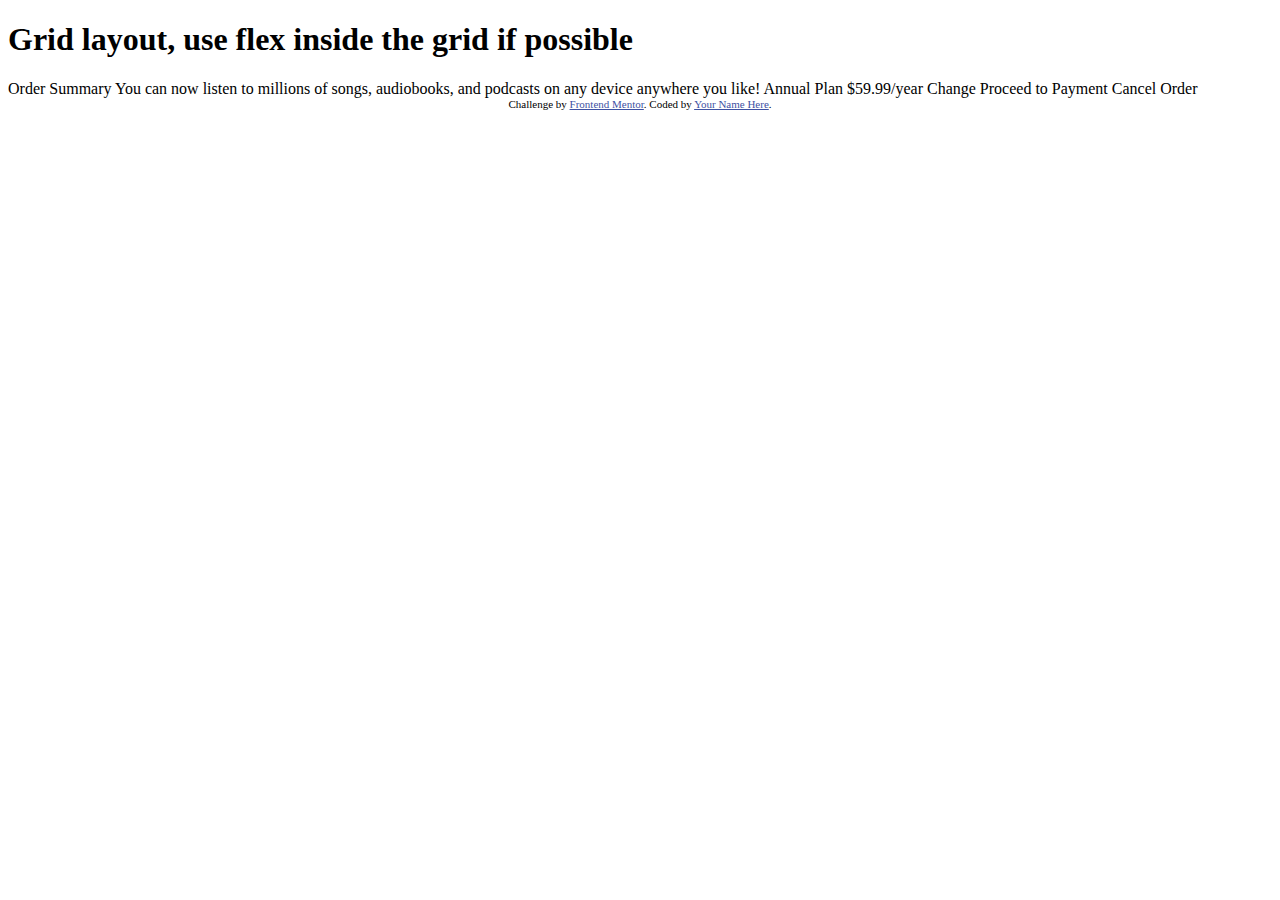
==== order-summary-component-main/index.html @ 68246baf "insructions and initial commit" ====
<!DOCTYPE html>
<html lang="en">
<head>
  <meta charset="UTF-8">
  <meta name="viewport" content="width=device-width, initial-scale=1.0"> <!-- displays site properly based on user's device -->

  <link rel="icon" type="image/png" sizes="32x32" href="./images/favicon-32x32.png">
  
  <title>Frontend Mentor | Order summary card</title>

  <!-- Feel free to remove these styles or customise in your own stylesheet 👍 -->
  <style>
    .attribution { font-size: 11px; text-align: center; }
    .attribution a { color: hsl(228, 45%, 44%); }
  </style>
</head>
<body>

  <h1>Grid layout, use flex inside the grid if possible</h1>

  Order Summary

  You can now listen to millions of songs, audiobooks, and podcasts on any 
  device anywhere you like!

  Annual Plan
  $59.99/year

  Change

  Proceed to Payment
  Cancel Order
  
  <div class="attribution">
    Challenge by <a href="https://www.frontendmentor.io?ref=challenge" target="_blank">Frontend Mentor</a>. 
    Coded by <a href="#">Your Name Here</a>.
  </div>
</body>
</html>
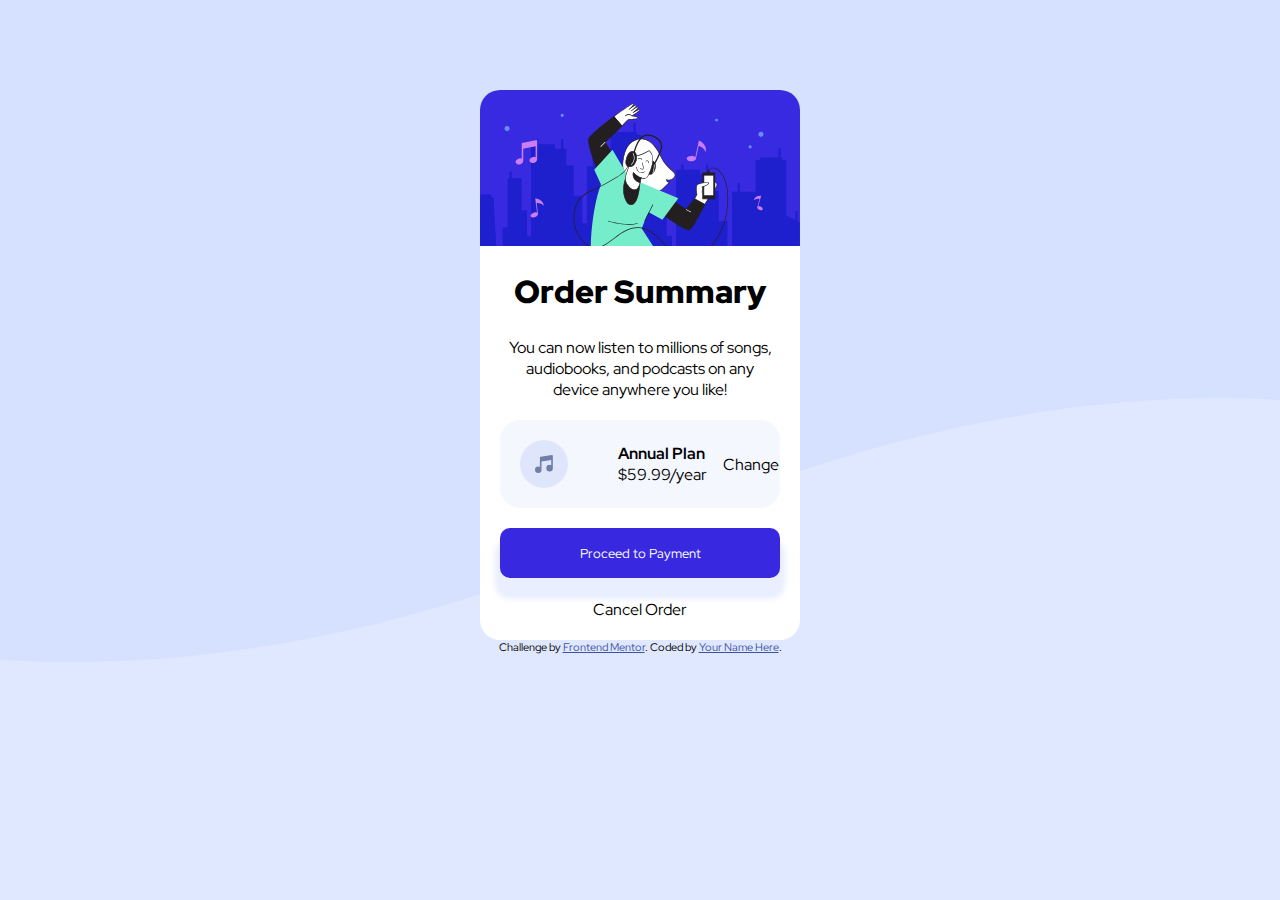
==== commit 4686494a: "initial commit" ====
--- a/order-summary-component-main/index.html
+++ b/order-summary-component-main/index.html
@@ -1,39 +1,63 @@
 <!DOCTYPE html>
 <html lang="en">
-<head>
-  <meta charset="UTF-8">
-  <meta name="viewport" content="width=device-width, initial-scale=1.0"> <!-- displays site properly based on user's device -->
+  <head>
+    <meta charset="UTF-8" />
+    <meta name="viewport" content="width=device-width, initial-scale=1.0" />
+    <!-- displays site properly based on user's device -->
 
-  <link rel="icon" type="image/png" sizes="32x32" href="./images/favicon-32x32.png">
-  
-  <title>Frontend Mentor | Order summary card</title>
-
-  <!-- Feel free to remove these styles or customise in your own stylesheet 👍 -->
-  <style>
-    .attribution { font-size: 11px; text-align: center; }
-    .attribution a { color: hsl(228, 45%, 44%); }
-  </style>
-</head>
-<body>
-
-  <h1>Grid layout, use flex inside the grid if possible</h1>
-
-  Order Summary
-
-  You can now listen to millions of songs, audiobooks, and podcasts on any 
-  device anywhere you like!
-
-  Annual Plan
-  $59.99/year
-
-  Change
-
-  Proceed to Payment
-  Cancel Order
-  
-  <div class="attribution">
-    Challenge by <a href="https://www.frontendmentor.io?ref=challenge" target="_blank">Frontend Mentor</a>. 
-    Coded by <a href="#">Your Name Here</a>.
-  </div>
-</body>
-</html>+    <link
+      rel="icon"
+      type="image/png"
+      sizes="32x32"
+      href="./images/favicon-32x32.png"
+    />
+    <title>Frontend Mentor | Order summary card</title>
+    <link rel="stylesheet" href="./css/style.css" />
+    <!-- Feel free to remove these styles or customise in your own stylesheet 👍 -->
+    <style>
+      .attribution {
+        font-size: 11px;
+        text-align: center;
+      }
+      .attribution a {
+        color: hsl(228, 45%, 44%);
+      }
+    </style>
+  </head>
+  <body>
+    <main>
+      <section class="grid">
+        <div class="hero">
+          <img src="./images/illustration-hero.svg" alt="" />
+        </div>
+        <div class="test">
+          <h1>Order Summary</h1>
+          <p>
+            You can now listen to millions of songs, audiobooks, and podcasts on
+            any device anywhere you like!
+          </p>
+        </div>
+        <div class="contain">
+          <div class="pricing">
+            <img src="./images/icon-music.svg" alt="" />
+            <div class="sub">
+              <strong>Annual Plan</strong>
+              <p>$59.99/year</p>
+            </div>
+            <p>Change</p>
+          </div>
+        </div>
+        <section class="action">
+          <button><a href="#">Proceed to Payment</a></button>
+          <p>Cancel Order</p>
+        </section>
+      </section>
+      <div class="attribution">
+        Challenge by
+        <a href="https://www.frontendmentor.io?ref=challenge" target="_blank"
+          >Frontend Mentor</a
+        >. Coded by <a href="#">Your Name Here</a>.
+      </div>
+    </main>
+  </body>
+</html>
--- a/order-summary-component-main/css/style.css
+++ b/order-summary-component-main/css/style.css
@@ -0,0 +1,89 @@
+@import url("https://fonts.googleapis.com/css2?family=Red+Hat+Display:wght@500;700;900&display=swap");
+* {
+  margin: 0;
+  padding: 0;
+  box-sizing: border-box;
+  font-family: "Red Hat Display", sans-serif;
+}
+:root {
+  --primary-color1: hsl(225, 100%, 94%);
+  --primary-color2: hsl(245, 75%, 52%);
+  --neutral-color1: hsl(225, 100%, 98%);
+  --neutral-color2: hsl(224, 23%, 55%);
+  --neutral-color3: hsl(223, 47%, 23%);
+}
+body {
+  background: url(../images/pattern-background-mobile.svg);
+  background-repeat: no-repeat;
+  background-size: contain;
+  background-color: var(--primary-color1);
+  min-height: 100vh;
+  position: relative;
+}
+main {
+  position: absolute;
+  top: 10%;
+  left: 50%;
+  transform: translateX(-50%);
+}
+section {
+  width: fit-content;
+  margin: auto;
+}
+section.grid {
+  background-color: white;
+  display: grid;
+  grid-template-rows: minmax(0, 1fr);
+  grid-auto-columns: 320px;
+  justify-content: center;
+  align-items: center;
+  border-radius: 20px;
+  overflow: hidden;
+}
+img {
+  max-width: 100%;
+  display: block;
+}
+.test h1 {
+  text-align: center;
+  padding: 1.5rem;
+  font-weight: 900;
+}
+.test p {
+  text-align: center;
+  padding: 0 1.5625rem;
+  font-size: 1rem;
+}
+.contain {
+  margin: 20px;
+  border-radius: 20px;
+}
+.pricing {
+  display: flex;
+  justify-content: space-around;
+  align-items: center;
+  background-color: var(--neutral-color1);
+  padding: 20px;
+  border-radius: 20px;
+}
+.contain .sub{
+   margin: 0 16px 0 50px;
+}
+button{
+   background-color: var(--primary-color2);
+   width: 280px;
+   height: 50px;
+   margin: auto;
+   border-radius: 10px;
+   border: 0;
+   box-shadow: 0 16px 5px 5px rgba(224, 232, 255, 0.7);
+   margin-bottom: 1rem;
+}
+button a{
+   color: white;
+   text-decoration: none;
+}
+.action p{
+   text-align: center;
+   margin: 5px 0 20px;
+}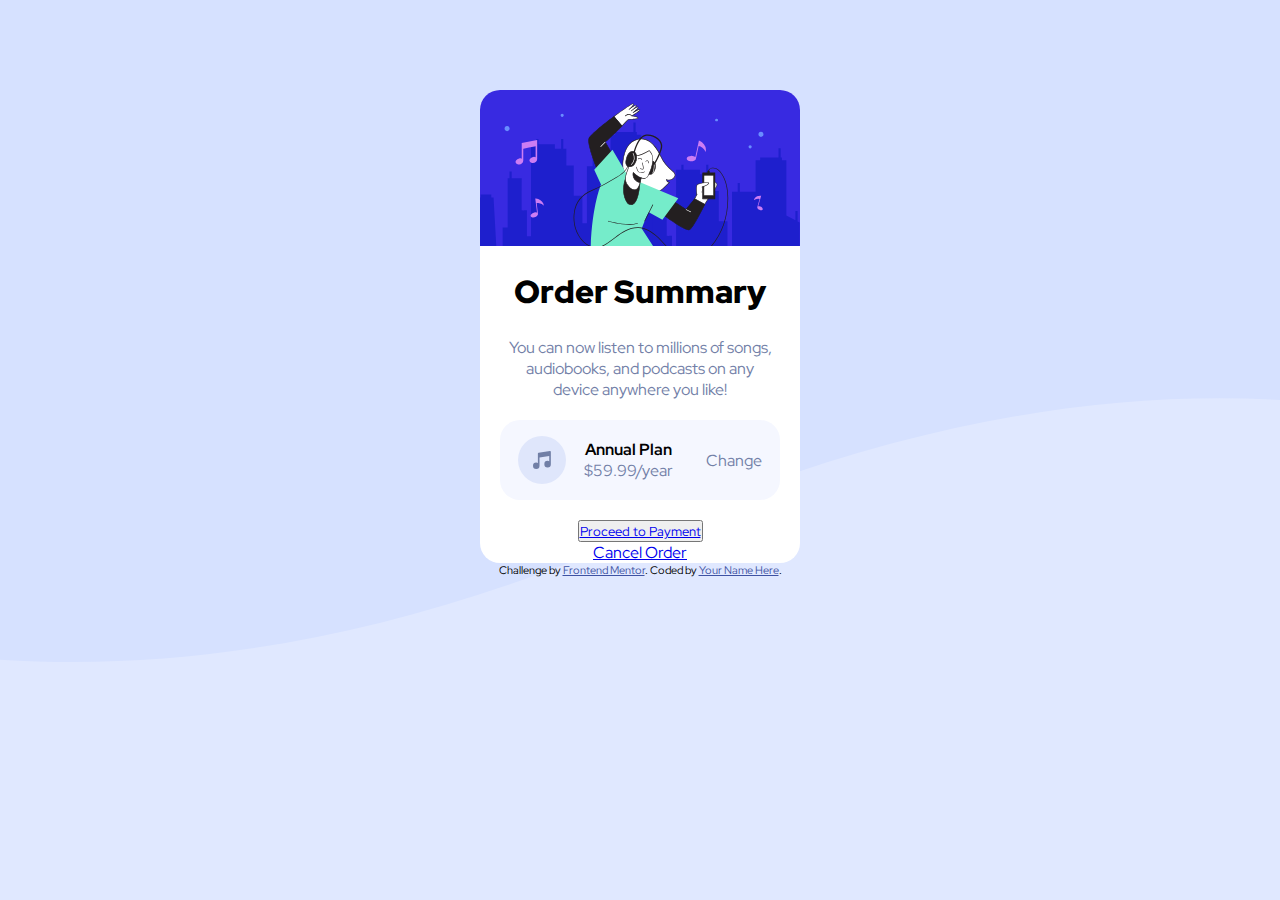
==== commit 9daf7fce: "initial conmit" ====
--- a/order-summary-component-main/index.html
+++ b/order-summary-component-main/index.html
@@ -47,10 +47,10 @@
             <p>Change</p>
           </div>
         </div>
-        <section class="action">
-          <button><a href="#">Proceed to Payment</a></button>
-          <p>Cancel Order</p>
-        </section>
+        <div class="action">
+        <button><a href="#">Proceed to Payment</a></button>
+          <p><a href="#" class="x-btn">Cancel Order</a></p>
+        </div>
       </section>
       <div class="attribution">
         Challenge by
--- a/order-summary-component-main/css/style.css
+++ b/order-summary-component-main/css/style.css
@@ -26,9 +26,11 @@
   left: 50%;
   transform: translateX(-50%);
 }
-section {
-  width: fit-content;
-  margin: auto;
+section{
+  text-align: center;
+}
+section p{
+  color: var(--neutral-color2);
 }
 section.grid {
   background-color: white;
@@ -60,30 +62,13 @@
 }
 .pricing {
   display: flex;
-  justify-content: space-around;
+  justify-content: space-evenly;
   align-items: center;
   background-color: var(--neutral-color1);
-  padding: 20px;
+  height: 80px;
   border-radius: 20px;
 }
-.contain .sub{
-   margin: 0 16px 0 50px;
+.sub {
+  padding-right: 16px;
 }
-button{
-   background-color: var(--primary-color2);
-   width: 280px;
-   height: 50px;
-   margin: auto;
-   border-radius: 10px;
-   border: 0;
-   box-shadow: 0 16px 5px 5px rgba(224, 232, 255, 0.7);
-   margin-bottom: 1rem;
-}
-button a{
-   color: white;
-   text-decoration: none;
-}
-.action p{
-   text-align: center;
-   margin: 5px 0 20px;
-}+button{}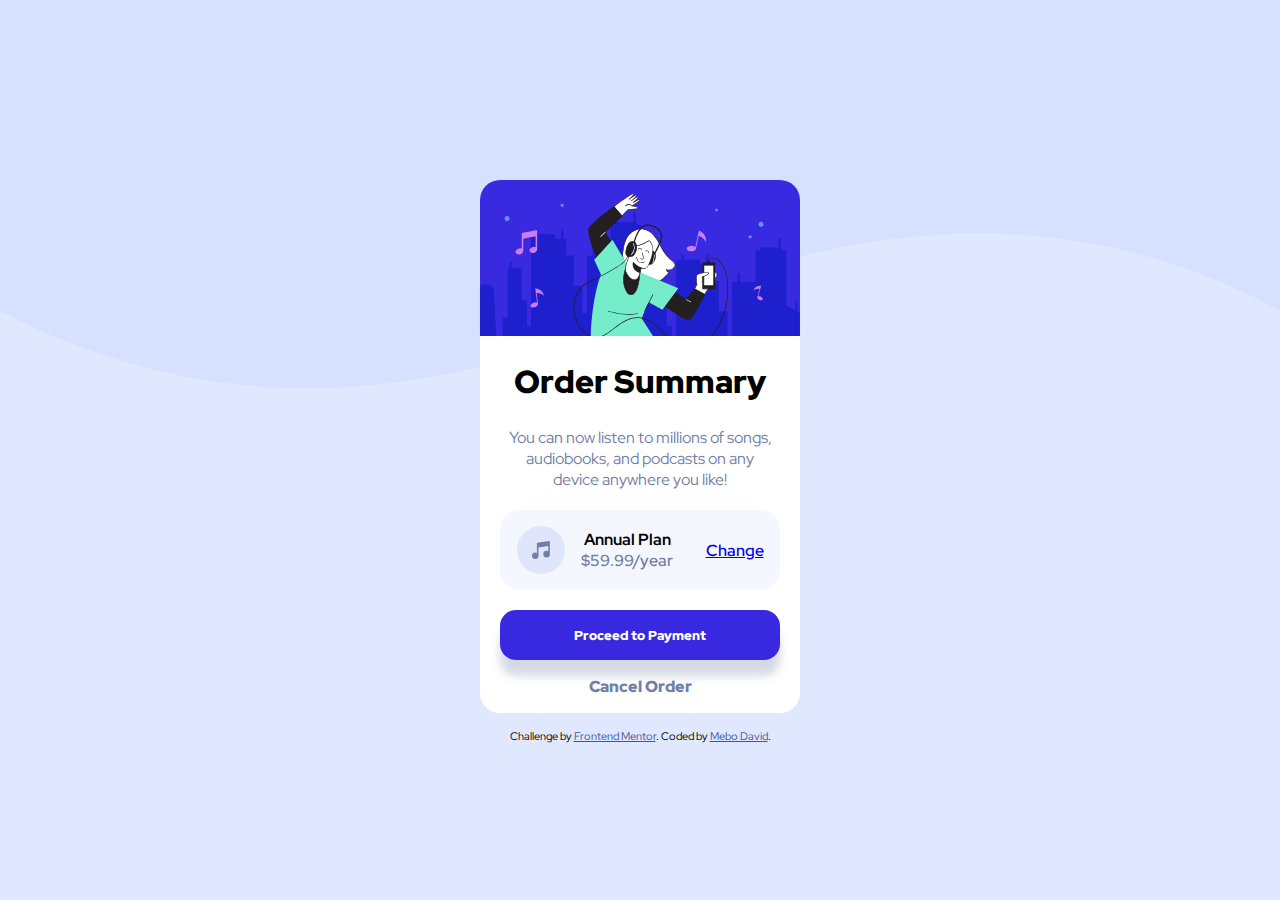
==== commit 369c9e48: "final commit" ====
--- a/order-summary-component-main/index.html
+++ b/order-summary-component-main/index.html
@@ -13,16 +13,6 @@
     />
     <title>Frontend Mentor | Order summary card</title>
     <link rel="stylesheet" href="./css/style.css" />
-    <!-- Feel free to remove these styles or customise in your own stylesheet 👍 -->
-    <style>
-      .attribution {
-        font-size: 11px;
-        text-align: center;
-      }
-      .attribution a {
-        color: hsl(228, 45%, 44%);
-      }
-    </style>
   </head>
   <body>
     <main>
@@ -44,20 +34,20 @@
               <strong>Annual Plan</strong>
               <p>$59.99/year</p>
             </div>
-            <p>Change</p>
+            <p><a href="#">Change</a></p>
           </div>
         </div>
         <div class="action">
-        <button><a href="#">Proceed to Payment</a></button>
+          <button><a href="#">Proceed to Payment</a></button>
           <p><a href="#" class="x-btn">Cancel Order</a></p>
         </div>
       </section>
-      <div class="attribution">
+      <footer>
         Challenge by
         <a href="https://www.frontendmentor.io?ref=challenge" target="_blank"
           >Frontend Mentor</a
-        >. Coded by <a href="#">Your Name Here</a>.
-      </div>
+        >. Coded by <a href="github.com/meistens">Mebo David</a>.
+      </footer>
     </main>
   </body>
 </html>
--- a/order-summary-component-main/css/style.css
+++ b/order-summary-component-main/css/style.css
@@ -26,10 +26,10 @@
   left: 50%;
   transform: translateX(-50%);
 }
-section{
+section {
   text-align: center;
 }
-section p{
+section p {
   color: var(--neutral-color2);
 }
 section.grid {
@@ -39,7 +39,7 @@
   grid-auto-columns: 320px;
   justify-content: center;
   align-items: center;
-  border-radius: 20px;
+  border-radius: 1.25rem;
   overflow: hidden;
 }
 img {
@@ -57,18 +57,73 @@
   font-size: 1rem;
 }
 .contain {
-  margin: 20px;
-  border-radius: 20px;
+  margin: 1.25rem;
+  border-radius: 1.25rem;
 }
 .pricing {
   display: flex;
   justify-content: space-evenly;
   align-items: center;
   background-color: var(--neutral-color1);
-  height: 80px;
-  border-radius: 20px;
+  height: 5rem;
+  border-radius: 1.25rem;
 }
 .sub {
-  padding-right: 16px;
+  padding-right: 1rem;
 }
-button{}+.pricing p{
+  font-weight: 600;
+}
+.pricing a:focus{
+  color: inherit;
+}
+button {
+  padding: 1rem 4.625rem;
+  border-radius: 1rem;
+  border: 0;
+  background-color: var(--primary-color2);
+  box-shadow: 0 1rem 0.625rem 0 rgba(114, 128, 167, 0.3);
+  cursor: pointer;
+}
+button a {
+  color: white;
+  font-weight: 900;
+  text-decoration: none;
+}
+button:focus,
+button:active {
+  background-color: var(--neutral-color2);
+  transform: scale(0.9);
+}
+.action p{
+  margin: 1rem 0;
+}
+.x-btn {
+  text-decoration: none;
+  color: inherit;
+  font-weight: 900;
+}
+.x-btn:focus {
+  color: var(--neutral-color3);
+}
+footer {
+  font-size: 0.68rem;
+  text-align: center;
+  margin-top: 1rem;
+}
+footer a {
+  color: hsl(228, 45%, 44%);
+}
+
+@media screen and (min-width: 1024px) and (max-width: 1440px) {
+  body{
+    background: url(../images/pattern-background-desktop.svg);
+    background-repeat: no-repeat;
+    background-size: contain;
+    background-color: var(--primary-color1);
+    min-height: 100vh;
+  }
+  main{
+  top: 20%;
+  }
+}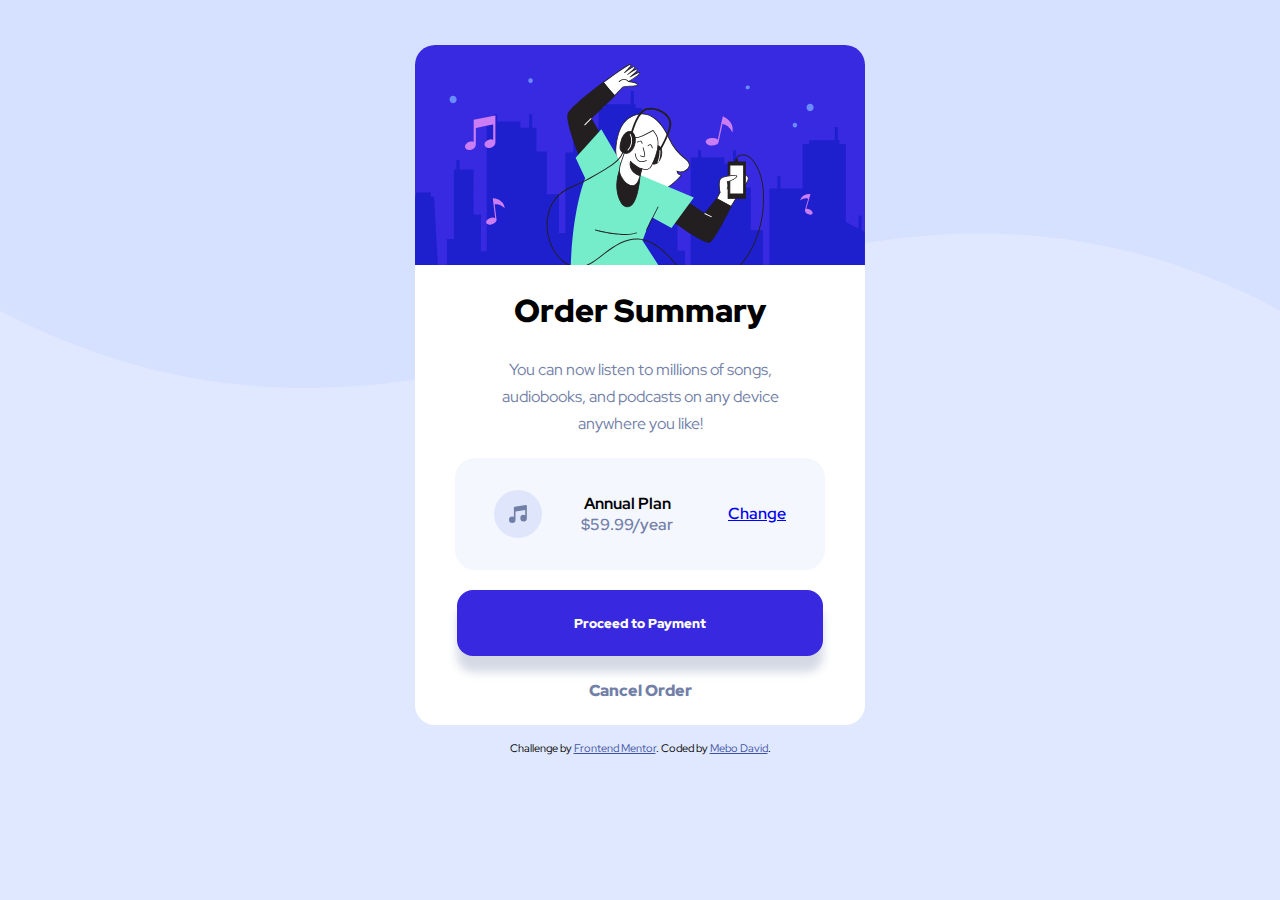
==== commit 3e47bb15: "stylesheet adjustments and updated README" ====
--- a/order-summary-component-main/index.html
+++ b/order-summary-component-main/index.html
@@ -13,24 +13,25 @@
     />
     <title>Frontend Mentor | Order summary card</title>
     <link rel="stylesheet" href="./css/style.css" />
+    <link rel="stylesheet" href="./css/mediaquery.css">
   </head>
   <body>
     <main>
       <section class="grid">
-        <div class="hero">
+        <div class="img_box">
           <img src="./images/illustration-hero.svg" alt="" />
         </div>
-        <div class="test">
+        <div class="hero">
           <h1>Order Summary</h1>
           <p>
             You can now listen to millions of songs, audiobooks, and podcasts on
             any device anywhere you like!
           </p>
         </div>
-        <div class="contain">
-          <div class="pricing">
+        <div class="box">
+          <div class="price-plans">
             <img src="./images/icon-music.svg" alt="" />
-            <div class="sub">
+            <div class="price">
               <strong>Annual Plan</strong>
               <p>$59.99/year</p>
             </div>
@@ -38,7 +39,7 @@
           </div>
         </div>
         <div class="action">
-          <button><a href="#">Proceed to Payment</a></button>
+          <button>Proceed to Payment</button>
           <p><a href="#" class="x-btn">Cancel Order</a></p>
         </div>
       </section>
--- a/order-summary-component-main/css/style.css
+++ b/order-summary-component-main/css/style.css
@@ -46,21 +46,20 @@
   max-width: 100%;
   display: block;
 }
-.test h1 {
-  text-align: center;
+.hero h1 {
   padding: 1.5rem;
   font-weight: 900;
 }
-.test p {
-  text-align: center;
+.hero p {
   padding: 0 1.5625rem;
   font-size: 1rem;
+  line-height: 1.7;
 }
-.contain {
+.box {
   margin: 1.25rem;
   border-radius: 1.25rem;
 }
-.pricing {
+.price-plans {
   display: flex;
   justify-content: space-evenly;
   align-items: center;
@@ -68,13 +67,13 @@
   height: 5rem;
   border-radius: 1.25rem;
 }
-.sub {
+.price {
   padding-right: 1rem;
 }
-.pricing p{
+.price-plans p{
   font-weight: 600;
 }
-.pricing a:focus{
+.price-plans a:focus{
   color: inherit;
 }
 button {
@@ -84,11 +83,8 @@
   background-color: var(--primary-color2);
   box-shadow: 0 1rem 0.625rem 0 rgba(114, 128, 167, 0.3);
   cursor: pointer;
-}
-button a {
   color: white;
   font-weight: 900;
-  text-decoration: none;
 }
 button:focus,
 button:active {
@@ -96,7 +92,7 @@
   transform: scale(0.9);
 }
 .action p{
-  margin: 1rem 0;
+  margin: 1.5rem 0;
 }
 .x-btn {
   text-decoration: none;
@@ -113,17 +109,4 @@
 }
 footer a {
   color: hsl(228, 45%, 44%);
-}
-
-@media screen and (min-width: 1024px) and (max-width: 1440px) {
-  body{
-    background: url(../images/pattern-background-desktop.svg);
-    background-repeat: no-repeat;
-    background-size: contain;
-    background-color: var(--primary-color1);
-    min-height: 100vh;
-  }
-  main{
-  top: 20%;
-  }
 }--- a/order-summary-component-main/css/mediaquery.css
+++ b/order-summary-component-main/css/mediaquery.css
@@ -0,0 +1,71 @@
+@media screen and (min-width: 1366px) and (max-width: 1440px) {
+   body{
+     background: url(../images/pattern-background-desktop.svg);
+     background-repeat: no-repeat;
+     background-size: contain;
+     background-color: var(--primary-color1);
+     min-height: 100vh;
+   }
+   main{
+    top: 11%;
+   }
+   section.grid{
+    grid-auto-columns: 450px;
+   }
+   .hero p{
+    padding: 0 4rem;
+   }
+   .box{
+    margin: 1.25rem auto;
+   }
+   .price-plans{
+    width: 23.125rem;
+    height: 7rem;
+   }
+   button{
+    padding: 1.5rem 7.3rem;
+   }
+ }
+ 
+@media screen and (min-width: 1024px) and (max-width: 1280px) {
+   body{
+     background: url(../images/pattern-background-desktop.svg);
+     background-repeat: no-repeat;
+     background-size: contain;
+     background-color: var(--primary-color1);
+     min-height: 100vh;
+   }
+   main{
+   top: 5%;
+   }
+   section.grid{
+    grid-auto-columns: 450px;
+   }
+   .hero p{
+    padding: 0 4rem;
+   }
+   .box{
+    margin: 1.25rem auto;
+   }
+   .price-plans{
+    width: 23.125rem;
+    height: 7rem;
+   }
+   button{
+    padding: 1.5rem 7.3rem;
+   }
+ }
+
+ /* from this point on, it is a work in progress, check the README mor more */
+@media screen and (min-width: 1920px) and (max-width: 2560px) {
+   body{
+     background: url(../images/pattern-background-desktop.svg);
+     background-repeat: no-repeat;
+     background-size: contain;
+     background-color: var(--primary-color1);
+     min-height: 100vh;
+   }
+   main{
+   top: 20%;
+   }
+ }